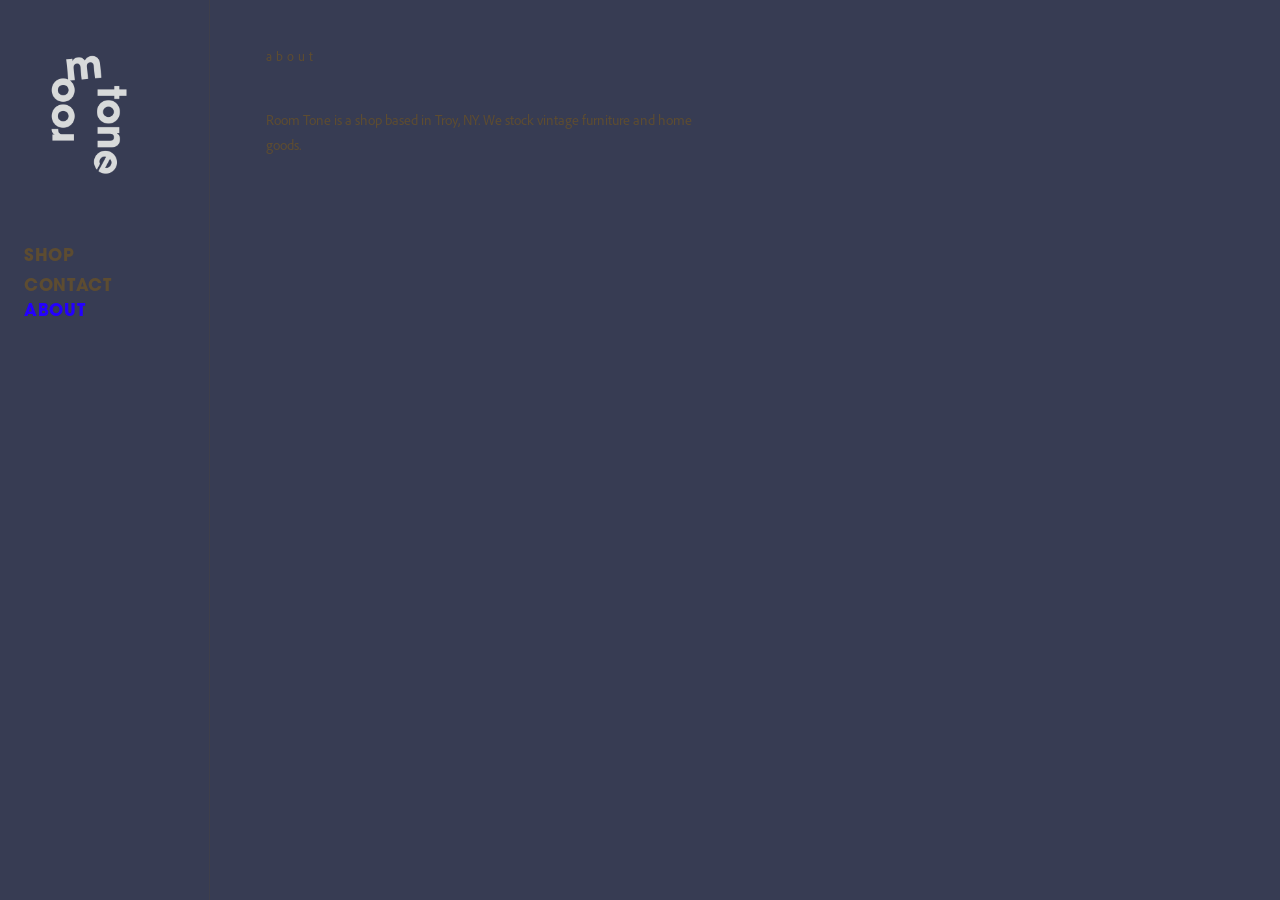
==== about.html @ 2013b772 "first draft" ====
<!DOCTYPE html>
<html lang="en">
<head>
  <meta charset="UTF-8">
  <meta name="viewport" content="width=device-width, initial-scale=1.0">
  <title>About — Room Tone</title>
  <link rel="stylesheet" href="css/style.css">
  <script src="js/colorway.js"></script>
</head>
<body>

  <button class="hamburger" aria-label="Toggle navigation">
    <span></span>
    <span></span>
    <span></span>
  </button>

  <div class="page-wrapper">

    <aside class="sidebar">
      <a href="index.html" class="sidebar-logo">
        <img src="Logo/Logo.png" alt="Room Tone" class="sidebar-logo-img logo-img">
      </a>
      <nav class="sidebar-nav">
        <a href="shop.html" class="sidebar-nav-main">SHOP</a>
        <ul class="category-filters">
          <li><a href="shop.html?cat=all"      class="cat-filter" data-cat="all">all</a></li>
          <li><a href="shop.html?cat=tables"   class="cat-filter" data-cat="tables">tables</a></li>
          <li><a href="shop.html?cat=seating"  class="cat-filter" data-cat="seating">seating</a></li>
          <li><a href="shop.html?cat=lighting" class="cat-filter" data-cat="lighting">lighting</a></li>
          <li><a href="shop.html?cat=storage"  class="cat-filter" data-cat="storage">storage</a></li>
          <li><a href="shop.html?cat=textiles" class="cat-filter" data-cat="textiles">textiles</a></li>
          <li><a href="shop.html?cat=art"      class="cat-filter" data-cat="art">art + mirrors</a></li>
          <li><a href="shop.html?cat=objects"  class="cat-filter" data-cat="objects">objects</a></li>
        </ul>
        <a href="contact.html" class="sidebar-nav-main">CONTACT</a>
        <a href="about.html"   class="sidebar-nav-main active">ABOUT</a>
      </nav>
    </aside>

    <main class="main-content">
      <span class="page-title">about</span>
      <p class="about-text">
        Room Tone is a shop based in Troy, NY. We stock vintage furniture and home goods.
      </p>
    </main>

  </div>

  <script src="js/nav.js"></script>

</body>
</html>
---- css/style.css ----
/* =============================================================
   ROOM TONE — style.css
   ============================================================= */

/* ---------- FONTS ---------- */
@font-face {
  font-family: 'Avant Garde';
  src: url('../Fonts/ITC Avant Garde Gothic Bold.otf') format('opentype');
  font-weight: 700;
  font-style: normal;
}

@font-face {
  font-family: 'Adobe Clean';
  src: url('../Fonts/AdobeClean-Regular.otf') format('opentype');
  font-weight: 400;
  font-style: normal;
}

@font-face {
  font-family: 'Adobe Clean';
  src: url('../Fonts/AdobeClean-It.otf') format('opentype');
  font-weight: 400;
  font-style: italic;
}

/* ---------- CSS CUSTOM PROPERTIES ---------- */
:root {
  --color-bg: #f5f0e1;
  --color-text: #1a1a1a;
  --color-accent: #2400ff;
  --sidebar-width: 210px;
  --font-heading: 'Avant Garde', 'Century Gothic', 'Futura', 'Arial Black', sans-serif;
  --font-body: 'Adobe Clean', 'Helvetica Neue', 'Segoe UI', Arial, sans-serif;
}

/* ---------- RESET ---------- */
*, *::before, *::after {
  box-sizing: border-box;
  margin: 0;
  padding: 0;
}

html {
  background-color: var(--color-bg);
}

body {
  background-color: var(--color-bg);
  color: var(--color-text);
  font-family: var(--font-body);
  min-height: 100vh;
}

a {
  color: inherit;
  text-decoration: none;
}

ul, ol {
  list-style: none;
}

img {
  display: block;
  max-width: 100%;
  height: auto;
}

button {
  cursor: pointer;
}

/* ============================================================
   HOME PAGE
   ============================================================ */

.home-body {
  display: flex;
  align-items: center;
  justify-content: center;
  min-height: 100vh;
  position: relative;
  overflow: hidden;
}

.home-nav {
  position: fixed;
  top: 2rem;
  right: 2.5rem;
  display: flex;
  gap: 2.5rem;
  z-index: 10;
}

.home-nav a {
  font-family: var(--font-body);
  font-size: 0.78rem;
  letter-spacing: 0.22em;
  text-transform: lowercase;
  color: var(--color-text);
  transition: opacity 0.2s;
}

.home-nav a:hover {
  opacity: 0.5;
}

.home-logo-link {
  display: block;
}

.home-logo-img {
  width: min(500px, 42vw);
  height: auto;
}

/* ============================================================
   INNER PAGE LAYOUT
   ============================================================ */

.page-wrapper {
  display: flex;
  min-height: 100vh;
}

/* ============================================================
   SIDEBAR
   ============================================================ */

.sidebar {
  width: var(--sidebar-width);
  flex-shrink: 0;
  position: sticky;
  top: 0;
  height: 100vh;
  display: flex;
  flex-direction: column;
  padding: 2.25rem 1.5rem 2rem;
  overflow-y: auto;
}

/* Border via pseudo-element so we can control opacity */
.sidebar::after {
  content: '';
  position: absolute;
  right: 0;
  top: 0;
  bottom: 0;
  width: 1px;
  background: var(--color-text);
  opacity: 0.2;
}

.sidebar-logo {
  display: block;
  margin-bottom: 2.75rem;
  flex-shrink: 0;
}

.sidebar-logo-img {
  width: 130px;
  height: auto;
}

.sidebar-nav {
  display: flex;
  flex-direction: column;
}

.sidebar-nav-main {
  font-family: var(--font-heading);
  font-weight: 700;
  font-size: 1.05rem;
  letter-spacing: 0.04em;
  text-transform: uppercase;
  color: var(--color-text);
  line-height: 1.2;
  display: block;
  transition: opacity 0.2s;
  padding: 0.15rem 0;
}

.sidebar-nav-main:hover {
  opacity: 0.6;
}

.sidebar-nav-main.active {
  color: var(--color-accent);
}

.sidebar-nav-main.active:hover {
  opacity: 1;
}

.category-filters {
  display: flex;
  flex-direction: column;
  gap: 0.1rem;
  margin: 0.3rem 0 1.4rem;
  padding-left: 0.05rem;
  overflow: hidden;
  max-height: 400px;
  transition: max-height 0.3s ease, margin-bottom 0.3s ease, opacity 0.25s ease;
  opacity: 1;
}

.category-filters.is-collapsed {
  max-height: 0;
  margin-bottom: 0;
  opacity: 0;
}


.cat-filter {
  font-family: var(--font-body);
  font-style: italic;
  font-size: 0.78rem;
  letter-spacing: 0.02em;
  color: var(--color-text);
  transition: opacity 0.2s;
  line-height: 1.7;
  display: block;
}

.cat-filter:hover {
  opacity: 0.5;
}

.cat-filter.active {
  color: var(--color-accent);
}

/* ============================================================
   MAIN CONTENT AREA
   ============================================================ */

.main-content {
  flex: 1;
  padding: 3rem 3.5rem 4rem 3.5rem;
  min-width: 0;
}

.page-title {
  font-family: var(--font-body);
  font-size: 0.82rem;
  font-weight: 400;
  letter-spacing: 0.3em;
  text-transform: lowercase;
  color: var(--color-text);
  margin-bottom: 2.75rem;
  display: block;
}

/* ============================================================
   SHOP PAGE — PRODUCT GRID
   ============================================================ */

.product-grid {
  display: grid;
  grid-template-columns: repeat(3, 1fr);
  gap: 55px 45px;
}

.product-card {
  display: block;
  cursor: pointer;
}

.product-card:hover .product-img {
  opacity: 0.78;
}

.product-img {
  width: 100%;
  height: 260px;
  object-fit: contain;
  transition: opacity 0.22s ease;
}

.product-info {
  margin-top: 0.75rem;
  font-family: var(--font-body);
  font-size: 0.78rem;
  letter-spacing: 0.03em;
  color: var(--color-text);
  text-transform: lowercase;
}

/* ============================================================
   PRODUCT DETAIL PAGE
   ============================================================ */

.product-detail {
  display: flex;
  gap: 4.5rem;
  align-items: flex-start;
}

.product-images-col {
  flex: 0 0 54%;
  min-width: 0;
}

.carousel-wrapper {
  position: relative;
}

.carousel-main {
  width: 100%;
  height: 480px;
  object-fit: contain;
}

.carousel-btn {
  position: absolute;
  top: 50%;
  transform: translateY(-50%);
  background: none;
  border: none;
  color: var(--color-text);
  font-size: 1.2rem;
  padding: 0.6rem 0.75rem;
  line-height: 1;
  opacity: 0.45;
  transition: opacity 0.2s;
  font-family: var(--font-body);
}

.carousel-btn:hover {
  opacity: 1;
}

.carousel-btn.prev {
  left: 0;
}

.carousel-btn.next {
  right: 0;
}

.carousel-thumbs {
  display: flex;
  gap: 0.6rem;
  margin-top: 0.9rem;
  flex-wrap: wrap;
}

.carousel-thumb {
  width: 68px;
  height: 68px;
  object-fit: contain;
  cursor: pointer;
  opacity: 0.42;
  transition: opacity 0.2s;
  flex-shrink: 0;
  border: none;
  background: none;
  padding: 0;
  display: block;
}

.carousel-thumb:hover,
.carousel-thumb.active {
  opacity: 1;
}

.product-info-col {
  flex: 1;
  min-width: 0;
  padding-top: 0.5rem;
}

.product-name-price {
  font-family: var(--font-body);
  font-size: 1rem;
  font-weight: 400;
  letter-spacing: 0.03em;
  text-transform: lowercase;
  color: var(--color-text);
  margin-bottom: 2.25rem;
  line-height: 1.4;
}

.product-section {
  margin-bottom: 1.4rem;
}

.product-section-label {
  font-family: var(--font-body);
  font-size: 0.7rem;
  letter-spacing: 0.12em;
  text-transform: lowercase;
  color: var(--color-text);
  opacity: 0.55;
  margin-bottom: 0.35rem;
}

.product-section-text {
  font-family: var(--font-body);
  font-size: 0.8rem;
  line-height: 1.7;
  color: var(--color-text);
}

.product-purchase {
  margin-top: 2.75rem;
  font-family: var(--font-body);
  font-size: 0.78rem;
  letter-spacing: 0.02em;
  color: var(--color-text);
}

.product-purchase a {
  text-decoration: underline;
  text-underline-offset: 3px;
}

/* ============================================================
   ABOUT PAGE
   ============================================================ */

.about-text {
  font-family: var(--font-body);
  font-size: 0.88rem;
  line-height: 1.75;
  color: var(--color-text);
  max-width: 440px;
}

/* ============================================================
   CONTACT PAGE
   ============================================================ */

.contact-body-text {
  font-family: var(--font-body);
  font-size: 0.88rem;
  line-height: 1.75;
  color: var(--color-text);
  max-width: 500px;
  margin-bottom: 2.75rem;
}

.contact-details {
  display: flex;
  flex-direction: column;
  gap: 0.55rem;
}

.contact-line {
  font-family: var(--font-body);
  font-size: 0.82rem;
  letter-spacing: 0.06em;
  color: var(--color-text);
}

.contact-line a {
  text-decoration: underline;
  text-underline-offset: 3px;
  transition: opacity 0.2s;
}

.contact-line a:hover {
  opacity: 0.6;
}

/* ============================================================
   HAMBURGER BUTTON (MOBILE)
   ============================================================ */

.hamburger {
  display: none;
  position: fixed;
  top: 1.1rem;
  right: 1.25rem;
  z-index: 100;
  background: none;
  border: none;
  padding: 0.5rem;
  flex-direction: column;
  gap: 5px;
  align-items: center;
}

.hamburger span {
  display: block;
  width: 22px;
  height: 1.5px;
  background: var(--color-text);
  transition: transform 0.28s ease, opacity 0.28s ease;
}

.hamburger.open span:nth-child(1) {
  transform: translateY(6.5px) rotate(45deg);
}

.hamburger.open span:nth-child(2) {
  opacity: 0;
}

.hamburger.open span:nth-child(3) {
  transform: translateY(-6.5px) rotate(-45deg);
}

/* ============================================================
   RESPONSIVE
   ============================================================ */

@media (max-width: 768px) {
  .page-wrapper {
    flex-direction: column;
  }

  .sidebar {
    position: fixed;
    top: 0;
    left: 0;
    right: 0;
    width: 100%;
    height: 100vh;
    overflow-y: auto;
    z-index: 90;
    transform: translateY(-105%);
    transition: transform 0.32s ease;
    padding: 5rem 2rem 2rem;
    background-color: var(--color-bg);
  }

  .sidebar.open {
    transform: translateY(0);
  }

  .sidebar::after {
    display: none;
  }

  .hamburger {
    display: flex;
  }

  .main-content {
    padding: 4.5rem 1.5rem 2.5rem;
  }

  .product-grid {
    grid-template-columns: repeat(2, 1fr);
    gap: 32px 22px;
  }

  .product-detail {
    flex-direction: column;
    gap: 2.5rem;
  }

  .product-images-col {
    flex: 0 0 auto;
    width: 100%;
  }

  .carousel-main {
    height: 320px;
  }

  .home-nav {
    top: 1.1rem;
    right: 1.25rem;
    gap: 1.5rem;
  }

  .home-logo-img {
    width: min(80vw, 380px);
  }
}

@media (max-width: 480px) {
  .product-grid {
    grid-template-columns: 1fr;
    gap: 36px 0;
  }

  .main-content {
    padding: 4.5rem 1.25rem 2rem;
  }

  .product-detail {
    gap: 2rem;
  }
}
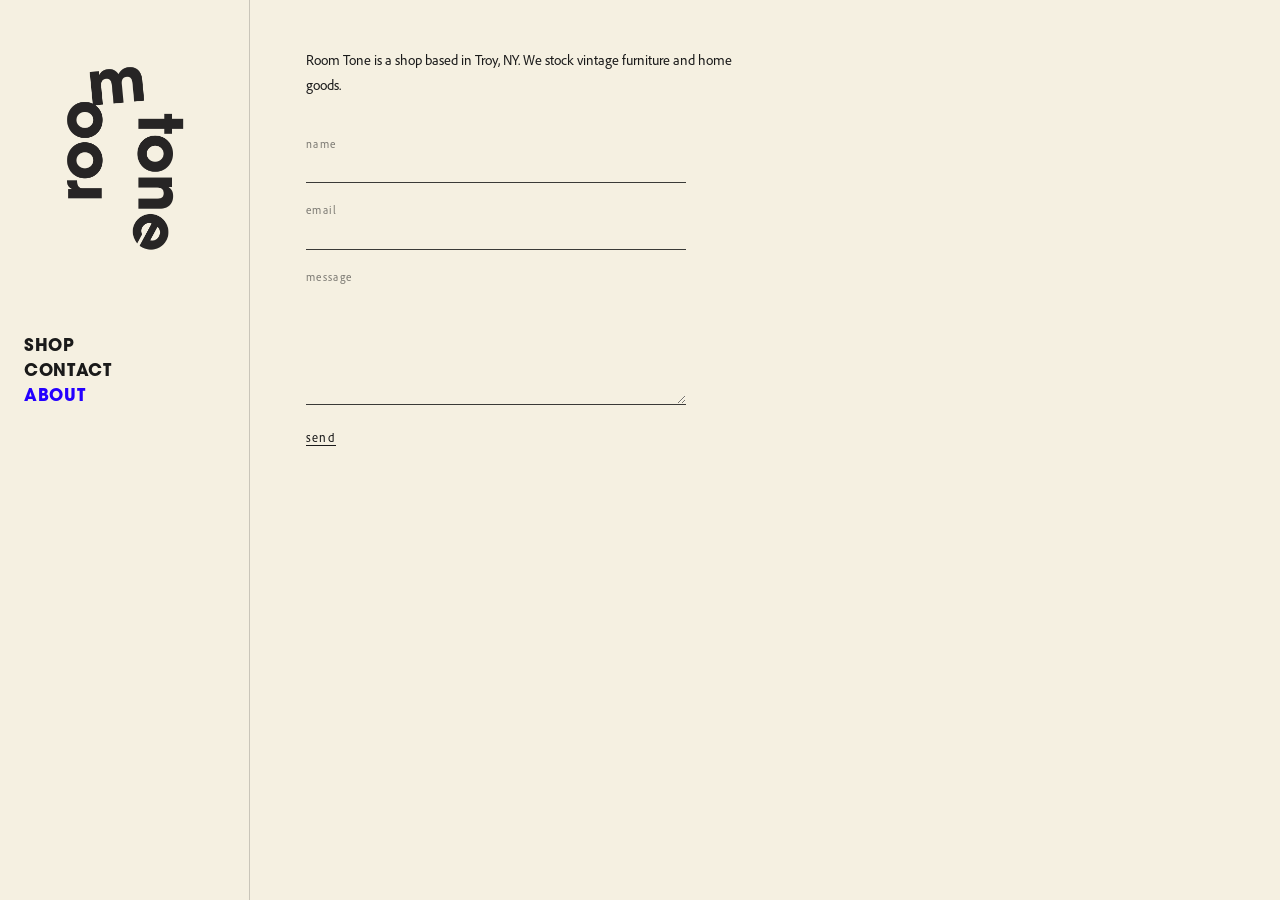
==== commit 37191be7: "first edit" ====
--- a/about.html
+++ b/about.html
@@ -5,7 +5,6 @@
   <meta name="viewport" content="width=device-width, initial-scale=1.0">
   <title>About — Room Tone</title>
   <link rel="stylesheet" href="css/style.css">
-  <script src="js/colorway.js"></script>
 </head>
 <body>
 
@@ -39,10 +38,44 @@
     </aside>
 
     <main class="main-content">
-      <span class="page-title">about</span>
       <p class="about-text">
         Room Tone is a shop based in Troy, NY. We stock vintage furniture and home goods.
       </p>
+
+      <form class="contact-form" id="contact-form">
+        <div class="form-field">
+          <label for="form-name">name</label>
+          <input type="text" id="form-name" name="name" required>
+        </div>
+        <div class="form-field">
+          <label for="form-email">email</label>
+          <input type="email" id="form-email" name="email" required>
+        </div>
+        <div class="form-field">
+          <label for="form-msg">message</label>
+          <textarea id="form-msg" name="message" rows="5" required></textarea>
+        </div>
+        <div class="form-footer">
+          <button type="submit" class="form-submit">send</button>
+          <span class="form-confirm" id="form-confirm" aria-live="polite"></span>
+        </div>
+      </form>
+
+      <script>
+        document.getElementById('contact-form').addEventListener('submit', function (e) {
+          e.preventDefault();
+          var name    = document.getElementById('form-name').value;
+          var email   = document.getElementById('form-email').value;
+          var message = document.getElementById('form-msg').value;
+          var body    = 'name: ' + name + '\nemail: ' + email + '\n\n' + message;
+          window.location.href =
+            'mailto:room.tone.shop@gmail.com' +
+            '?subject=' + encodeURIComponent('Room Tone Inquiry') +
+            '&body='    + encodeURIComponent(body);
+          this.reset();
+          document.getElementById('form-confirm').textContent = 'email client opened.';
+        });
+      </script>
     </main>
 
   </div>
--- a/css/style.css
+++ b/css/style.css
@@ -29,7 +29,7 @@
   --color-bg: #f5f0e1;
   --color-text: #1a1a1a;
   --color-accent: #2400ff;
-  --sidebar-width: 210px;
+  --sidebar-width: 250px;
   --font-heading: 'Avant Garde', 'Century Gothic', 'Futura', 'Arial Black', sans-serif;
   --font-body: 'Adobe Clean', 'Helvetica Neue', 'Segoe UI', Arial, sans-serif;
 }
@@ -81,7 +81,6 @@
   justify-content: center;
   min-height: 100vh;
   position: relative;
-  overflow: hidden;
 }
 
 .home-nav {
@@ -111,7 +110,7 @@
 }
 
 .home-logo-img {
-  width: min(500px, 42vw);
+  width: min(500px, 52vw);
   height: auto;
 }
 
@@ -138,6 +137,7 @@
   flex-direction: column;
   padding: 2.25rem 1.5rem 2rem;
   overflow-y: auto;
+  background-color: var(--color-bg);
 }
 
 /* Border via pseudo-element so we can control opacity */
@@ -159,7 +159,7 @@
 }
 
 .sidebar-logo-img {
-  width: 130px;
+  width: 100%;
   height: auto;
 }
 
@@ -197,16 +197,17 @@
   display: flex;
   flex-direction: column;
   gap: 0.1rem;
-  margin: 0.3rem 0 1.4rem;
+  margin: 0.3rem 0 0.75rem;
   padding-left: 0.05rem;
   overflow: hidden;
   max-height: 400px;
-  transition: max-height 0.3s ease, margin-bottom 0.3s ease, opacity 0.25s ease;
+  transition: max-height 0.3s ease, margin 0.3s ease, opacity 0.25s ease;
   opacity: 1;
 }
 
 .category-filters.is-collapsed {
   max-height: 0;
+  margin-top: 0;
   margin-bottom: 0;
   opacity: 0;
 }
@@ -275,6 +276,7 @@
   width: 100%;
   height: 260px;
   object-fit: contain;
+  object-position: left center;
   transition: opacity 0.22s ease;
 }
 
@@ -314,17 +316,19 @@
 
 .carousel-btn {
   position: absolute;
-  top: 50%;
-  transform: translateY(-50%);
+  top: 0;
+  bottom: 0;
+  width: 50%;
   background: none;
   border: none;
   color: var(--color-text);
   font-size: 1.2rem;
-  padding: 0.6rem 0.75rem;
-  line-height: 1;
   opacity: 0.45;
   transition: opacity 0.2s;
   font-family: var(--font-body);
+  display: flex;
+  align-items: center;
+  padding: 0 0.75rem;
 }
 
 .carousel-btn:hover {
@@ -333,10 +337,12 @@
 
 .carousel-btn.prev {
   left: 0;
+  justify-content: flex-start;
 }
 
 .carousel-btn.next {
   right: 0;
+  justify-content: flex-end;
 }
 
 .carousel-thumbs {
@@ -429,6 +435,92 @@
 }
 
 /* ============================================================
+   CONTACT FORM (about page)
+   ============================================================ */
+
+.contact-form {
+  margin-top: 2.5rem;
+  max-width: 380px;
+  display: flex;
+  flex-direction: column;
+  gap: 1.25rem;
+}
+
+.form-field {
+  display: flex;
+  flex-direction: column;
+  gap: 0.35rem;
+}
+
+.form-field label {
+  font-family: var(--font-body);
+  font-size: 0.7rem;
+  letter-spacing: 0.12em;
+  text-transform: lowercase;
+  color: var(--color-text);
+  opacity: 0.55;
+}
+
+.form-field input,
+.form-field textarea {
+  font-family: var(--font-body);
+  font-size: 0.82rem;
+  color: var(--color-text);
+  background: transparent;
+  border: none;
+  border-bottom: 1px solid var(--color-text);
+  padding: 0.3rem 0;
+  outline: none;
+  width: 100%;
+  opacity: 0.85;
+}
+
+.form-field input:focus,
+.form-field textarea:focus {
+  opacity: 1;
+}
+
+.form-field textarea {
+  resize: vertical;
+  line-height: 1.6;
+}
+
+.form-submit {
+  align-self: flex-start;
+  font-family: var(--font-body);
+  font-size: 0.78rem;
+  letter-spacing: 0.1em;
+  text-transform: lowercase;
+  background: none;
+  border: none;
+  color: var(--color-text);
+  padding: 0;
+  cursor: pointer;
+  margin-top: 0.25rem;
+  text-decoration: underline;
+  text-underline-offset: 3px;
+  transition: opacity 0.2s;
+}
+
+.form-submit:hover {
+  opacity: 0.55;
+}
+
+.form-footer {
+  display: flex;
+  align-items: baseline;
+  gap: 1.25rem;
+}
+
+.form-confirm {
+  font-family: var(--font-body);
+  font-size: 0.72rem;
+  letter-spacing: 0.08em;
+  color: var(--color-text);
+  opacity: 0.55;
+}
+
+/* ============================================================
    CONTACT PAGE
    ============================================================ */
 
@@ -464,46 +556,11 @@
   opacity: 0.6;
 }
 
-/* ============================================================
-   HAMBURGER BUTTON (MOBILE)
-   ============================================================ */
-
-.hamburger {
-  display: none;
-  position: fixed;
-  top: 1.1rem;
-  right: 1.25rem;
-  z-index: 100;
-  background: none;
-  border: none;
-  padding: 0.5rem;
-  flex-direction: column;
-  gap: 5px;
-  align-items: center;
-}
-
-.hamburger span {
-  display: block;
-  width: 22px;
-  height: 1.5px;
-  background: var(--color-text);
-  transition: transform 0.28s ease, opacity 0.28s ease;
-}
-
-.hamburger.open span:nth-child(1) {
-  transform: translateY(6.5px) rotate(45deg);
-}
-
-.hamburger.open span:nth-child(2) {
-  opacity: 0;
-}
-
-.hamburger.open span:nth-child(3) {
-  transform: translateY(-6.5px) rotate(-45deg);
-}
-
-/* ============================================================
-   RESPONSIVE
+/* hamburger kept in HTML for backwards compat but never shown */
+.hamburger { display: none !important; }
+
+/* ============================================================
+   RESPONSIVE — 768px: sidebar → top nav bar
    ============================================================ */
 
 @media (max-width: 768px) {
@@ -511,35 +568,89 @@
     flex-direction: column;
   }
 
+  /* Sidebar becomes a fixed horizontal top bar */
   .sidebar {
     position: fixed;
     top: 0;
     left: 0;
     right: 0;
     width: 100%;
-    height: 100vh;
-    overflow-y: auto;
+    height: auto;
+    flex-direction: row;
+    align-items: center;
+    justify-content: space-between;
+    padding: 0.85rem 1.25rem;
+    overflow: visible;   /* allow dropdown to escape */
     z-index: 90;
-    transform: translateY(-105%);
-    transition: transform 0.32s ease;
-    padding: 5rem 2rem 2rem;
+  }
+
+  /* Border on bottom instead of right */
+  .sidebar::after {
+    top: auto;
+    right: 0;
+    bottom: 0;
+    left: 0;
+    width: 100%;
+    height: 1px;
+  }
+
+  .sidebar-logo {
+    margin-bottom: 0;
+    flex-shrink: 0;
+  }
+
+  .sidebar-logo-img {
+    width: 60px;
+  }
+
+  /* Nav links sit in a row */
+  .sidebar-nav {
+    flex-direction: row;
+    align-items: center;
+    gap: 1.1rem;
+  }
+
+  .sidebar-nav-main {
+    font-size: 0.68rem;
+    letter-spacing: 0.07em;
+    padding: 0;
+  }
+
+  /* Category filters drop down below the nav bar */
+  .category-filters {
+    position: absolute;
+    top: 100%;
+    left: 0;
+    right: 0;
+    flex-direction: row;
+    flex-wrap: wrap;
+    gap: 0.3rem 1rem;
+    padding: 0.7rem 1.25rem;
+    margin: 0;
     background-color: var(--color-bg);
-  }
-
-  .sidebar.open {
-    transform: translateY(0);
-  }
-
-  .sidebar::after {
-    display: none;
-  }
-
-  .hamburger {
-    display: flex;
-  }
-
+    border-bottom: 1px solid var(--color-text);
+    opacity: 0.9;
+    /* override desktop max-height to keep transition snappy */
+    max-height: 120px;
+  }
+
+  .category-filters.is-collapsed {
+    max-height: 0;
+    padding-top: 0;
+    padding-bottom: 0;
+    border-bottom-width: 0;
+    margin-bottom: 0;
+    opacity: 0;
+  }
+
+  .cat-filter {
+    font-size: 0.7rem;
+    line-height: 1.4;
+  }
+
+  /* Push content below the fixed nav bar */
   .main-content {
-    padding: 4.5rem 1.5rem 2.5rem;
+    padding: 5rem 1.5rem 2.5rem;
   }
 
   .product-grid {
@@ -559,12 +670,6 @@
 
   .carousel-main {
     height: 320px;
-  }
-
-  .home-nav {
-    top: 1.1rem;
-    right: 1.25rem;
-    gap: 1.5rem;
   }
 
   .home-logo-img {
@@ -579,7 +684,7 @@
   }
 
   .main-content {
-    padding: 4.5rem 1.25rem 2rem;
+    padding: 5rem 1.25rem 2rem;
   }
 
   .product-detail {
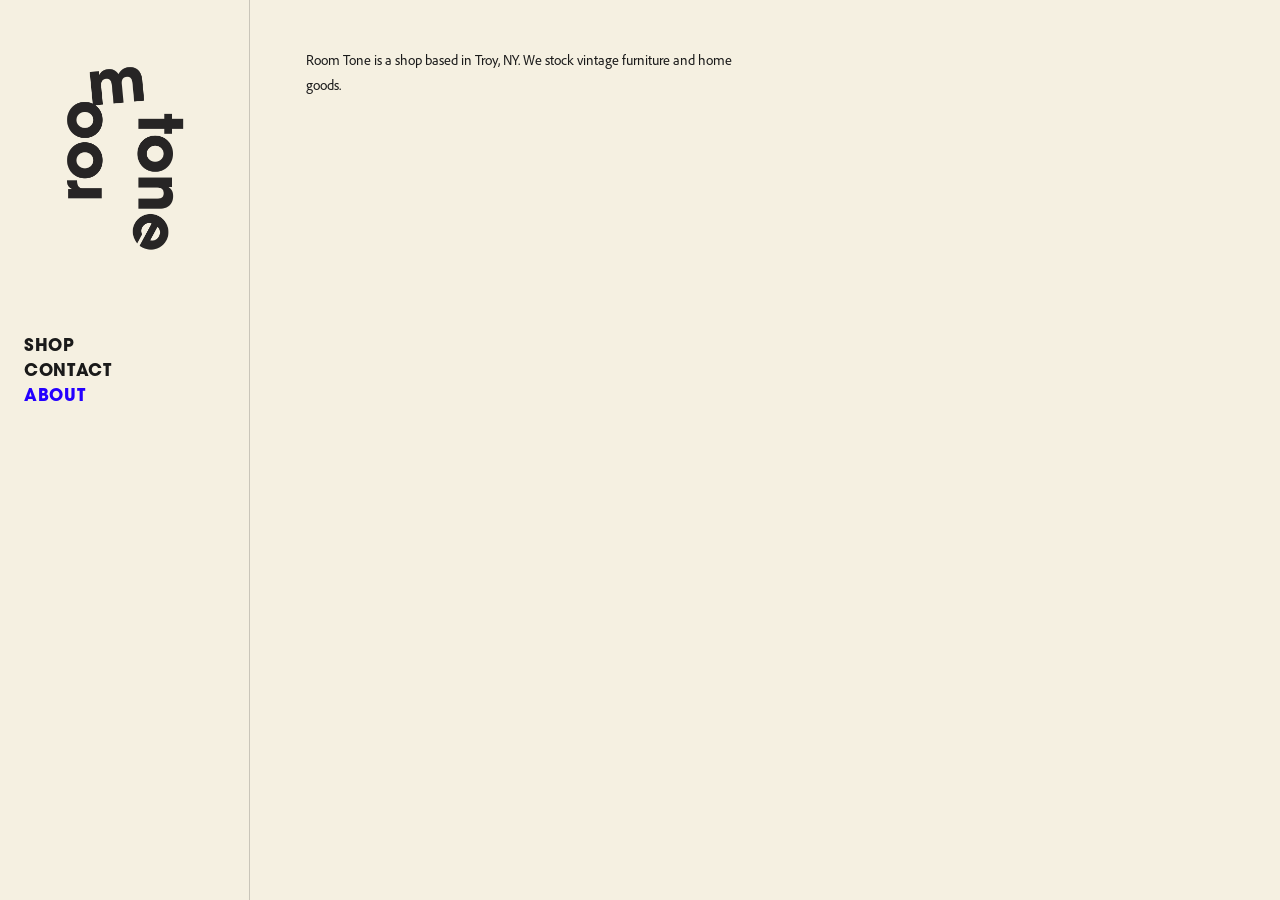
==== commit db87a8a0: "fixed some glitches" ====
--- a/about.html
+++ b/about.html
@@ -22,7 +22,7 @@
       </a>
       <nav class="sidebar-nav">
         <a href="shop.html" class="sidebar-nav-main">SHOP</a>
-        <ul class="category-filters">
+        <ul class="category-filters is-collapsed">
           <li><a href="shop.html?cat=all"      class="cat-filter" data-cat="all">all</a></li>
           <li><a href="shop.html?cat=tables"   class="cat-filter" data-cat="tables">tables</a></li>
           <li><a href="shop.html?cat=seating"  class="cat-filter" data-cat="seating">seating</a></li>
@@ -42,39 +42,7 @@
         Room Tone is a shop based in Troy, NY. We stock vintage furniture and home goods.
       </p>
 
-      <form class="contact-form" id="contact-form">
-        <div class="form-field">
-          <label for="form-name">name</label>
-          <input type="text" id="form-name" name="name" required>
-        </div>
-        <div class="form-field">
-          <label for="form-email">email</label>
-          <input type="email" id="form-email" name="email" required>
-        </div>
-        <div class="form-field">
-          <label for="form-msg">message</label>
-          <textarea id="form-msg" name="message" rows="5" required></textarea>
-        </div>
-        <div class="form-footer">
-          <button type="submit" class="form-submit">send</button>
-          <span class="form-confirm" id="form-confirm" aria-live="polite"></span>
-        </div>
-      </form>
-
       <script>
-        document.getElementById('contact-form').addEventListener('submit', function (e) {
-          e.preventDefault();
-          var name    = document.getElementById('form-name').value;
-          var email   = document.getElementById('form-email').value;
-          var message = document.getElementById('form-msg').value;
-          var body    = 'name: ' + name + '\nemail: ' + email + '\n\n' + message;
-          window.location.href =
-            'mailto:room.tone.shop@gmail.com' +
-            '?subject=' + encodeURIComponent('Room Tone Inquiry') +
-            '&body='    + encodeURIComponent(body);
-          this.reset();
-          document.getElementById('form-confirm').textContent = 'email client opened.';
-        });
       </script>
     </main>
 
--- a/css/style.css
+++ b/css/style.css
@@ -650,6 +650,7 @@
 
   /* Push content below the fixed nav bar */
   .main-content {
+    margin-top: 5rem;
     padding: 5rem 1.5rem 2.5rem;
   }
 
